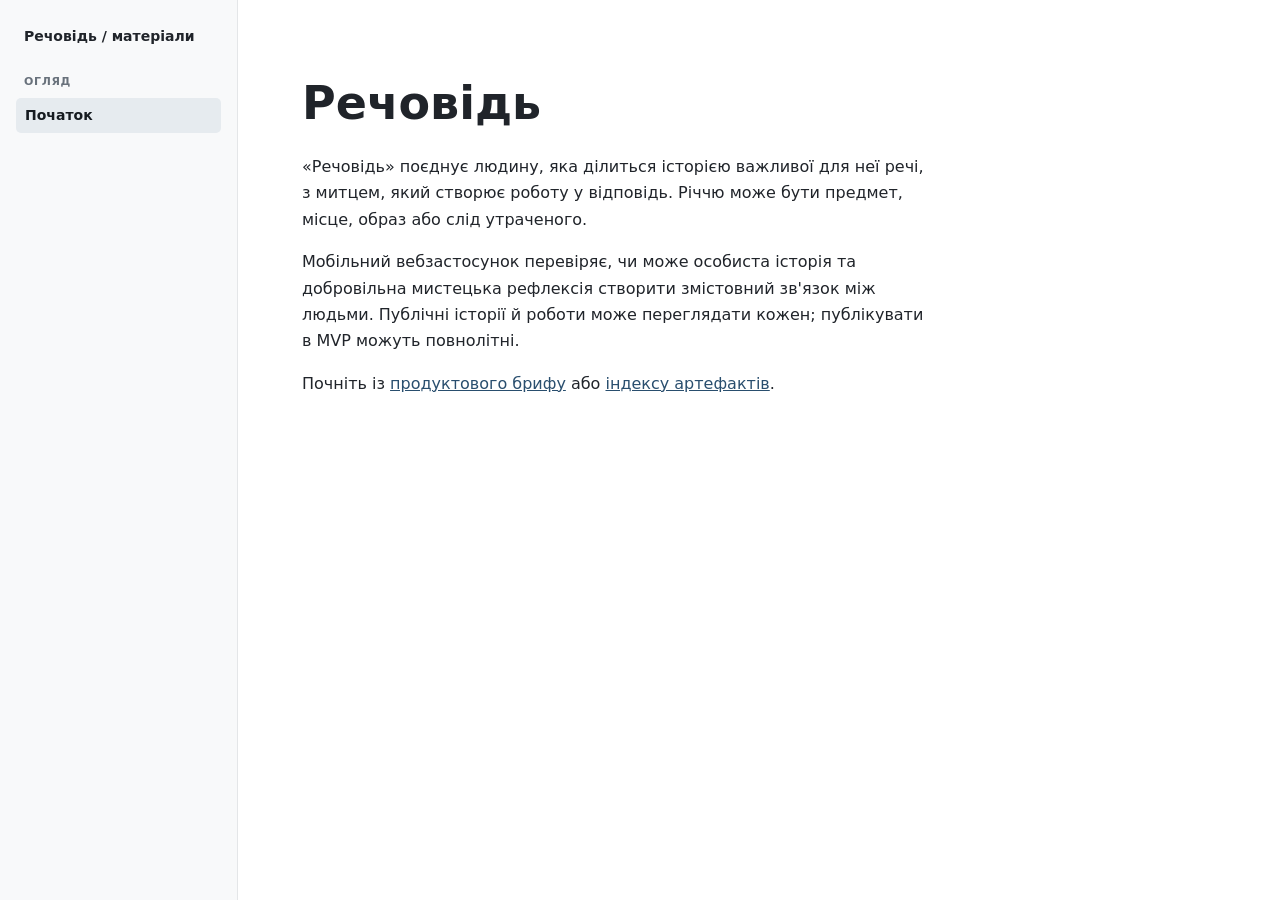
==== index.html @ ccb12ac3 "Set up Rechovid product repository and navigator" ====
<!doctype html>
<html lang="uk">
  <head>
    <meta charset="utf-8">
    <meta name="viewport" content="width=device-width, initial-scale=1">
    <title>Речовідь — матеріали продукту</title>
    <link rel="stylesheet" href="_nav/nav.css">
    <script src="_nav/tree.js" defer></script>
    <script src="_nav/nav.js" data-root="./" defer></script>
  </head>
  <body>
    <div class="repo-layout">
      <aside data-repo-nav></aside>
      <main class="repo-content">
        <h1>Речовідь</h1>
        <p>«Речовідь» поєднує людину, яка ділиться історією важливої для неї речі, з митцем, який створює роботу у відповідь. Річчю може бути предмет, місце, образ або слід утраченого.</p>
        <p>Мобільний вебзастосунок перевіряє, чи може особиста історія та добровільна мистецька рефлексія створити змістовний зв'язок між людьми. Публічні історії й роботи може переглядати кожен; публікувати в MVP можуть повнолітні.</p>
        <p>Почніть із <a href="Codex.md">продуктового брифу</a> або <a href="README.md">індексу артефактів</a>.</p>
      </main>
    </div>
  </body>
</html>
---- _nav/nav.css ----
:root {
  color-scheme: light;
  font-family: system-ui, -apple-system, BlinkMacSystemFont, "Segoe UI", sans-serif;
  color: #20242a;
  background: #fff;
}

* { box-sizing: border-box; }

body { margin: 0; }

.repo-layout {
  display: grid;
  grid-template-columns: 238px minmax(0, 1fr);
  min-height: 100vh;
}

[data-repo-nav] {
  border-right: 1px solid #e4e6e8;
  background: #f8f9fa;
}

.repo-nav {
  position: sticky;
  top: 0;
  padding: 26px 16px;
  max-height: 100vh;
  overflow-y: auto;
  font-size: 14px;
  line-height: 1.45;
}

.repo-nav__heading {
  display: block;
  margin: 0 8px 28px;
  color: #20242a;
  font-size: 14px;
  font-weight: 650;
  text-decoration: none;
}

.repo-nav__branch + .repo-nav__branch { margin-top: 22px; }

.repo-nav__label {
  margin: 0 8px 8px;
  color: #68717b;
  font-size: 11px;
  font-weight: 700;
  letter-spacing: .06em;
  text-transform: uppercase;
}

.repo-nav ul {
  margin: 0;
  padding: 0;
  list-style: none;
}

.repo-nav__nested { padding-left: 14px !important; }

.repo-nav li > a {
  display: block;
  padding: 7px 9px;
  border-radius: 5px;
  color: #414951;
  text-decoration: none;
}

.repo-nav li > a:hover { background: #eceff1; }

.repo-nav li > a[aria-current="page"] {
  background: #e6ebef;
  color: #161b20;
  font-weight: 650;
}

.repo-content {
  width: min(100%, 760px);
  padding: clamp(32px, 6vw, 76px) clamp(24px, 5vw, 64px);
}

.repo-content h1 { margin: 0 0 24px; font-size: clamp(32px, 4vw, 46px); }
.repo-content p { max-width: 65ch; line-height: 1.65; }
.repo-content a { color: #294e6e; }

@media (max-width: 620px) {
  .repo-layout { grid-template-columns: 150px minmax(0, 1fr); }
  .repo-nav { padding: 20px 8px; font-size: 13px; }
  .repo-nav__heading { margin-bottom: 24px; }
  .repo-content { padding: 28px 18px; }
}
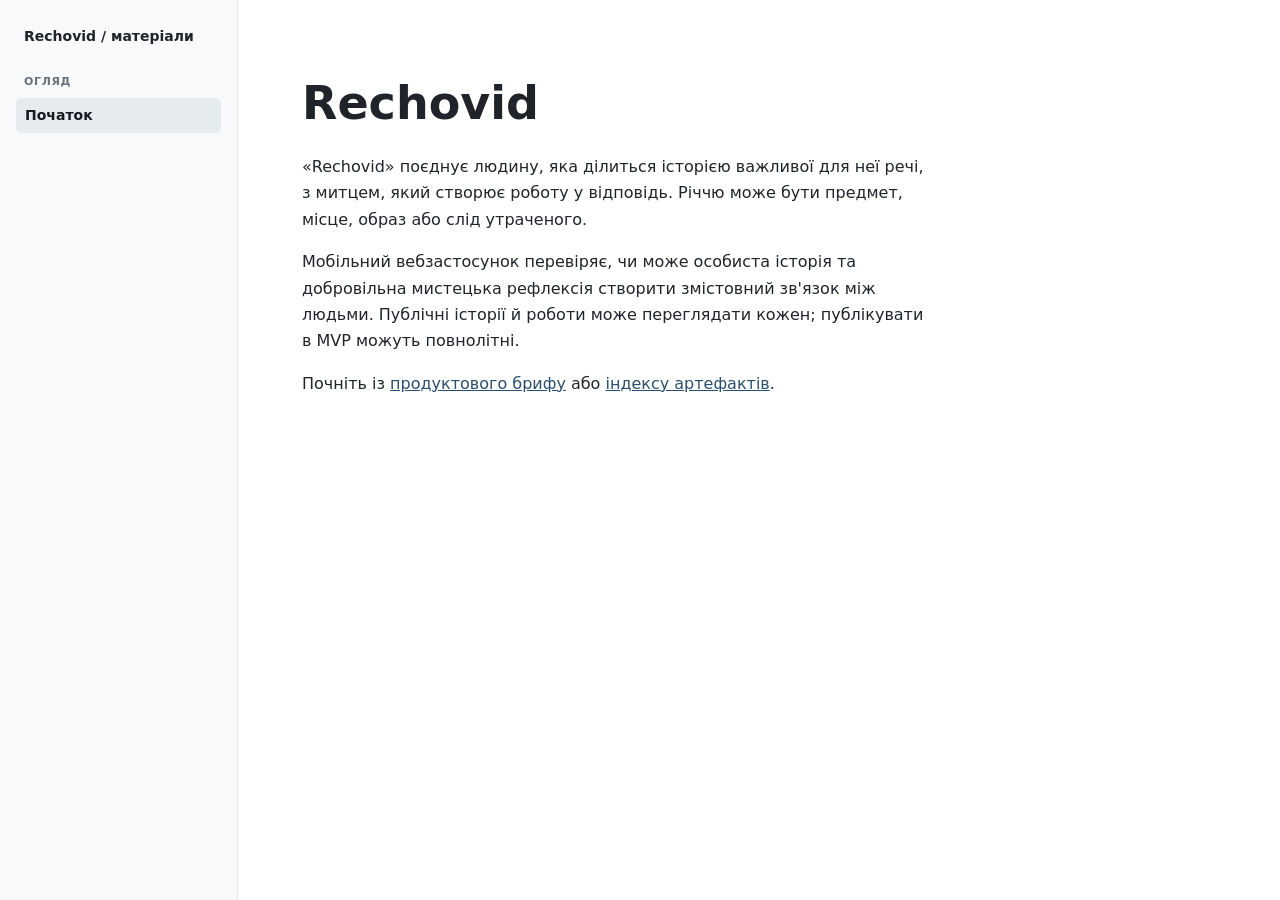
==== commit 4f75c025: "Use Rechovid spelling across product materials" ====
--- a/index.html
+++ b/index.html
@@ -3,7 +3,7 @@
   <head>
     <meta charset="utf-8">
     <meta name="viewport" content="width=device-width, initial-scale=1">
-    <title>Речовідь — матеріали продукту</title>
+    <title>Rechovid — матеріали продукту</title>
     <link rel="stylesheet" href="_nav/nav.css">
     <script src="_nav/tree.js" defer></script>
     <script src="_nav/nav.js" data-root="./" defer></script>
@@ -12,8 +12,8 @@
     <div class="repo-layout">
       <aside data-repo-nav></aside>
       <main class="repo-content">
-        <h1>Речовідь</h1>
-        <p>«Речовідь» поєднує людину, яка ділиться історією важливої для неї речі, з митцем, який створює роботу у відповідь. Річчю може бути предмет, місце, образ або слід утраченого.</p>
+        <h1>Rechovid</h1>
+        <p>«Rechovid» поєднує людину, яка ділиться історією важливої для неї речі, з митцем, який створює роботу у відповідь. Річчю може бути предмет, місце, образ або слід утраченого.</p>
         <p>Мобільний вебзастосунок перевіряє, чи може особиста історія та добровільна мистецька рефлексія створити змістовний зв'язок між людьми. Публічні історії й роботи може переглядати кожен; публікувати в MVP можуть повнолітні.</p>
         <p>Почніть із <a href="Codex.md">продуктового брифу</a> або <a href="README.md">індексу артефактів</a>.</p>
       </main>
